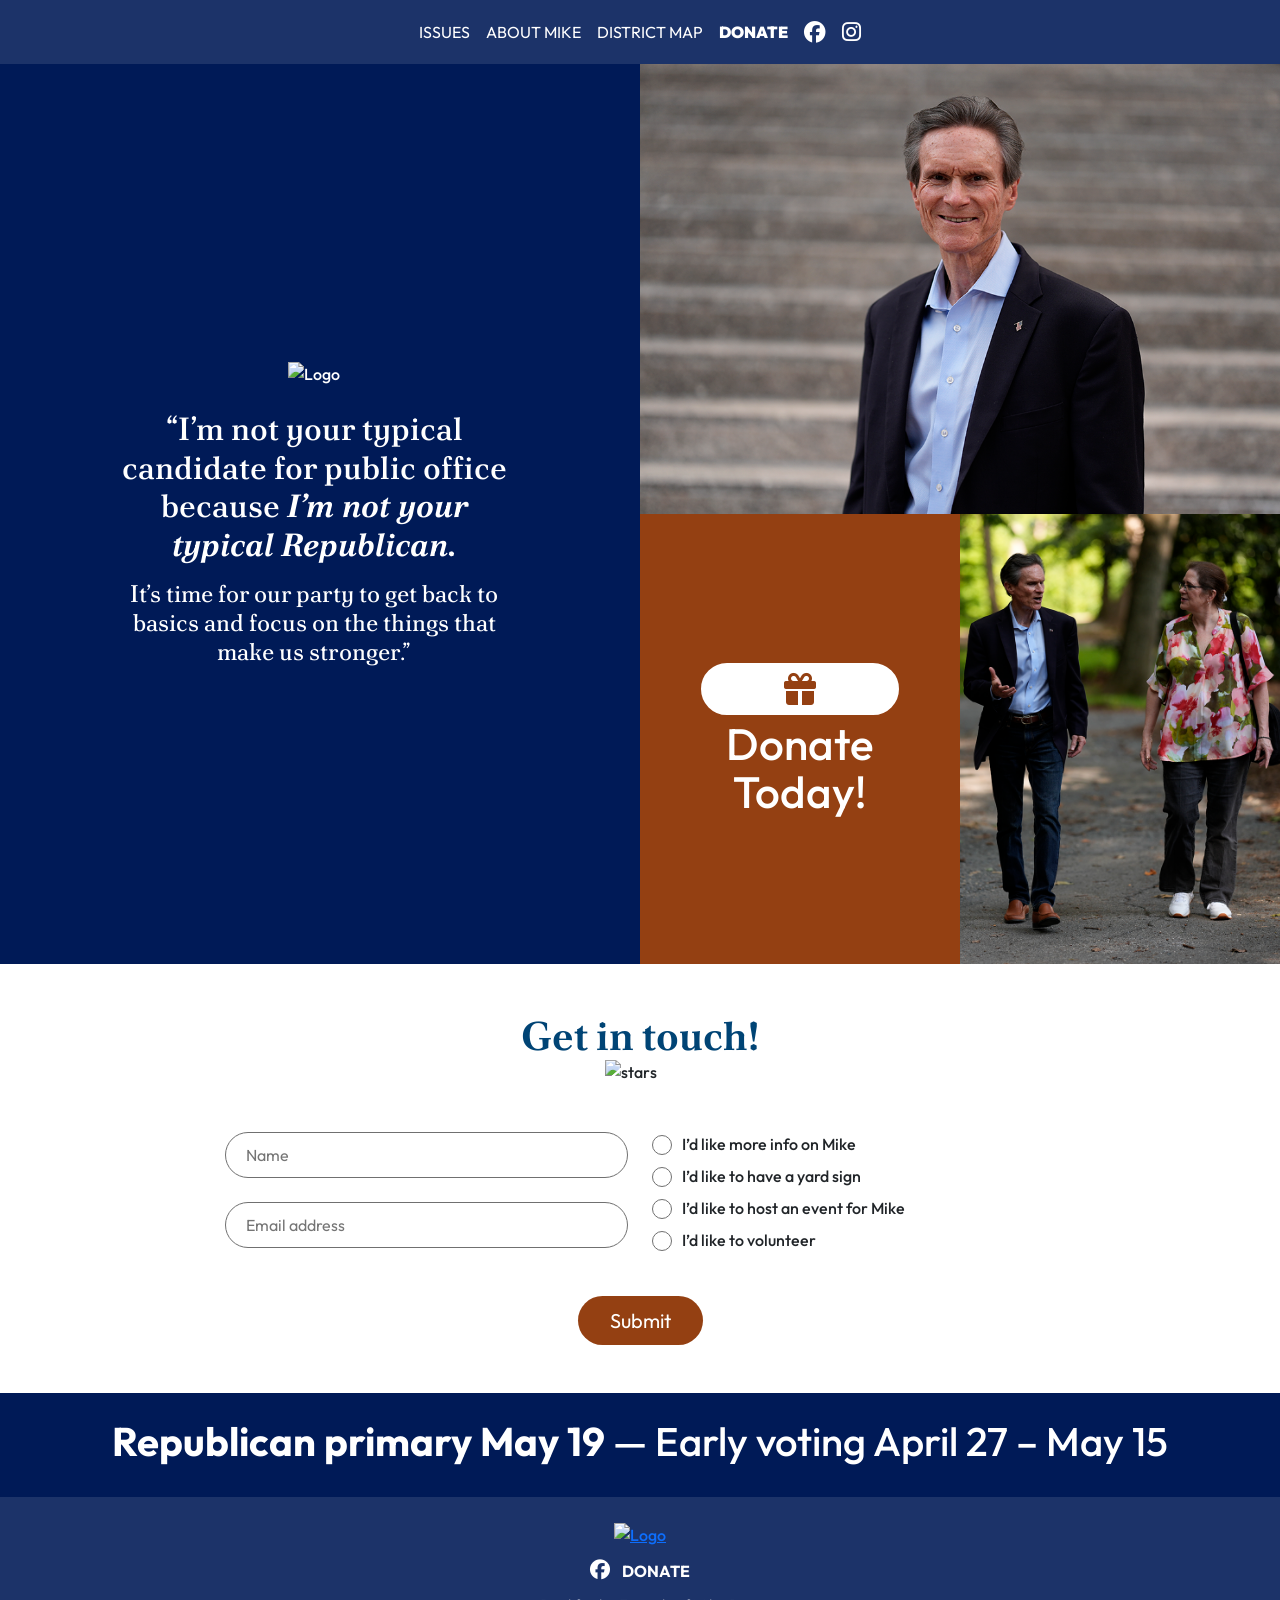
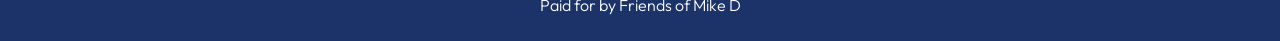
==== index.html @ 554417be "Update index.html" ====
<!DOCTYPE html>
<html lang="en">

<head>

    <meta charset="UTF-8">
    <meta name="viewport" content="width=device-width, initial-scale=1.0">

    <link rel="stylesheet" href="https://cdnjs.cloudflare.com/ajax/libs/font-awesome/6.4.2/css/all.min.css">

    <title>Mike Dvorsack</title>

    <link rel="shortcut icon" href="images/logo.png" type="image/png">
    <link href="https://cdn.jsdelivr.net/npm/bootstrap@5.3.0/dist/css/bootstrap.min.css" rel="stylesheet">
    <link rel="stylesheet" href="css/style.css">
</head>

<body>

    <nav class="navbar navbar-expand-lg navbar-dark">
        <div class="container">
            
            <button class="navbar-toggler mx-auto" type="button" data-bs-toggle="collapse" data-bs-target="#mynavbar">
                <span class="navbar-toggler-icon"></span>
            </button>
            <div class="collapse navbar-collapse" id="mynavbar">
                <ul class="navbar-nav mx-auto" style="align-items: center;">
                    <li class="nav-item">
                        <a class="nav-link" href="issues.html">ISSUES</a>
                    </li>
                    <li class="nav-item">
                        <a class="nav-link" href="about.html">ABOUT MIKE</a>
                    </li>
                     <li class="nav-item">
        <a class="nav-link"
           href="https://www.senate.ga.gov/senators/Documents/Maps/2023SD14.pdf"
           target="_blank">
            DISTRICT MAP
        </a>
    </li>
                    <li class="nav-item">
                        <a class="nav-link extra-bold" href="https://swipesimple.com/links/lnk_80362b62da118c4bafc0eba9e5b8924d"
                            target="_blank">DONATE</a>
                    </li>
                    <li class="nav-item">
                        <a class="nav-link" href="https://www.facebook.com/MikeDForGA/" target="_blank"
                            style="font-size: 1.35rem;">
                            <i class="fa-brands fa-facebook"></i>
                        </a>
                    </li>
                    <li class="nav-item">
    <a class="nav-link" href="https://www.instagram.com/dvorscakga/" target="_blank"
        style="font-size: 1.35rem;">
        <i class="fa-brands fa-instagram"></i>
    </a>
</li>

                </ul>

            </div>
        </div>
    </nav>


    <!-- ✅ Desktop Layout (≥768px) -->
    <div class="section-campaign position-relative d-none d-md-flex" style="min-height: 100vh;">
        <div class="container-fluid d-flex">
            <div class="row w-100">
                <!-- Left: Logo & Text -->
                <div class="col-md-6 d-flex flex-column justify-content-center text-center py-5">
                    <img src="images/logo.png" alt="Logo" class="mb-4 mx-auto" style="max-width: 300px;">
                    <div class="campaign-text mx-auto" style="max-width: 400px;">
                        <h2 class="mb-3">“I’m not your typical candidate for public office because <strong><em>I’m not
                                    your typical Republican.</em></strong></h2>
                        <h3 class="mb-0">It’s time for our party to get back to basics and focus on the things that make
                            us stronger.”</h3>
                    </div>

                </div>

                <!-- Right: Images & Buttons -->

                <div class="campaign-box position-absolute top-0 end-0 h-100 d-flex flex-column justify-content-between text-center"
                    style="width: 50%; ">

                    <div class="row h-100">
                        <div class="col-12 h-50 d-flex p-0">
                            <div class="img-box w-100">
                                <img src="images/home-1.png" alt="Img1" class="img-fluid  w-100 h-100 object-fit-cover" style="object-position: top;">
                            </div>
                        </div>
                        

                        <div class="col-6 h-50 p-0">
                            <div class="campaign-buttons">
                                <div>
                                    <a target="_blank"
                                        href="https://swipesimple.com/links/lnk_80362b62da118c4bafc0eba9e5b8924d"
                                        class="btn btn-dark">
                                        <i class="fas fa-gift"></i>
                                    </a>
                                    <span>Donate <br>Today!</span>
                                </div>
                            </div>

                        </div>
                        <div class="col-6 h-50 p-0">
                            <img src="images/home-2.png" alt="Img3" class="img-fluid w-100 h-100 object-fit-cover" style="    object-position: top;">
                        </div>
                    </div>



                </div>
            </div>


        </div>
    </div>
    

    <!-- ✅ Mobile Layout (<768px) -->
    <div class="section-campaign mobile-campaign d-block d-md-none text-white text-center">
        <div class="">
            <img src="images/logo.png" alt="Logo" style="max-width: 90%;" class="py-4">
            <img src="images/home-2-mobile.png" alt="Img1">
            

            <div class="campaign-text mx-auto p-4">
                <h2 class="mb-3">“I’m not your typical candidate for public office because <strong><em>I’m not
                            your typical Republican.</em></strong></h2>
                <h3 class="mb-0">It’s time for our party to get back to basics and focus on the things that make
                    us stronger.”</h3>
            </div>

            <img src="images/home-2.png" alt="Img3">

            <div class="campaign-buttons py-5">
                
                <div>
                    <a target="_blank" href="https://swipesimple.com/links/lnk_80362b62da118c4bafc0eba9e5b8924d"
                        class="btn btn-dark">
                        <i class="fas fa-gift"></i>
                    </a>
                    <span>Donate <br>Today!</span>
                </div>
            </div>
        </div>
    </div>


    <!-- form section -->
    <div>
        <div class="container py-5">
            <h2 class="form-heading mb-0">Get in touch!</h2>
            <img src="images/stars.png" alt="stars" style="width: 70px; margin: auto; display: block;" class="mb-5">
            <div class="row">
                <div class="col-md-9 col-sm-11 mx-auto">
                    <form action="#">
                        <div class="row">
                            <div class="col-sm-6">
                                <input type="text" placeholder="Name" name="Name" class="input-text">

                                <input type="email" placeholder="Email address" name="Email" class="input-text">
                            </div>
                            <div class="col-sm-6">
                                <div class="mb-2 checkbox-wrapper">
                                    <input type="checkbox" class="form-check-input" id="information">
                                    <label class="form-check-label" for="information">I’d like more info on Mike</label>
                                </div>



                                <div class="mb-2 checkbox-wrapper">
                                    <input type="checkbox" class="form-check-input" id="yardSignCheck">
                                    <label class="form-check-label" for="yardSignCheck">I’d like to have a yard
                                        sign</label>
                                </div>

                                <div class="mb-2 checkbox-wrapper">
                                    <input type="checkbox" class="form-check-input" id="hostEvent">
                                    <label class="form-check-label" for="hostEvent">I’d like to host an event for
                                        Mike</label>
                                </div>

                                <div class="mb-2 checkbox-wrapper">
                                    <input type="checkbox" class="form-check-input" id="volunteerCheck">
                                    <label class="form-check-label" for="volunteerCheck">I’d like to volunteer</label>
                                </div>

                            </div>


                            <div class="col-12 mt-4 text-center">
                                <button type="submit" class="btn-submit ">Submit</button>
                            </div>
                        </div>
                    </form>
                </div>
            </div>
        </div>
    </div>


    <div class="py-4 text-center pre-footer">
        <h1><span class="fw-bolder">Republican primary May 19</span> <span class="fw-medium">— Early voting April 27 – May 15</span></h1>
    </div>

    <footer>
        <div class="container text-center py-4">
            <a href="index.html">
                <img src="images/logo.png" alt="Logo" style="width: 150px;">
            </a>


            <div class="my-2">
                <a href="https://www.facebook.com/MikeDForGA/" target="_blank"
                    class="fb-link text-white text-decoration-none me-2">
                    <i class="fa-brands fa-facebook"></i>
                </a>

                <a class="text-white text-decoration-none fw-bolder" href="https://swipesimple.com/links/lnk_80362b62da118c4bafc0eba9e5b8924d"
                    target="_blank">DONATE</a>

            </div>





            <p class="mb-0 text-white fw-light">Paid for by Friends of Mike D</p>


        </div>
    </footer>


    <script src="https://cdn.jsdelivr.net/npm/bootstrap@5.3.0/dist/js/bootstrap.bundle.min.js"></script>


    <script id="ratufa_loader" src="https://www.ratufa.io/c/ld.js?f=ckmonws8&n=n1.ratufa.io"></script>
    <style>
        .ratufa-popup-title {
            display: none !important;
        }
    </style>
</body>


</html>
---- css/style.css ----
@import url('https://fonts.googleapis.com/css2?family=Outfit:wght@100..900&family=Poltawski+Nowy:ital,wght@0,400..700;1,400..700&display=swap');

/*
 font-family: "Outfit", sans-serif;
 font-family: "Poltawski Nowy", serif;
 */

* {
    box-sizing: border-box;
    -webkit-font-smoothing: antialiased;
    /* Fixes font rendering in Safari */
    -moz-osx-font-smoothing: grayscale;
}

/* General Styling */
body {
    font-family: "Outfit", sans-serif;
    font-weight: 500;
    font-style: normal;
    margin: 0;
    padding: 0;
    box-sizing: border-box;
}

h1,
h2,
h3,
h4,
h5 {
    font-family: "Poltawski Nowy", serif;
}

img{
    max-width: 100%;
}

nav, footer {
    background-color: #1C3369;
}

.logo{
    width: 130px;
}

.nav-link{
    color: #fff;
    font-weight: 400;
}

.nav-link.extra-bold{
    font-weight: 900;
}

.navbar-toggler{
    box-shadow: none !important;
    border: none !important;
}

.banner{
    background-color: #001A57;
    color: #fff;
    text-align: center;
}

.banner-heading{
    font-size: 3.5rem;
}

.section-campaign {
    background-color: #001A57;
    color: #fff;
}

.section-campaign .campaign-text {
    font-size: 2rem;
}

.campaign-text h3 {
    font-size: 1.5rem;
    font-weight: 400;
}

.campaign-buttons {
    display: flex;
    flex-direction: column;
    justify-content: center;
    align-items: center;
    height: 100%;
    gap: 20px;
    background-color: #944012;
}

.campaign-buttons a {
    background-color: #fff;
    color: #944012;
    border-radius: 30px;
    padding: 0px 20px;
    display: inline-flex;
    align-items: center;
    gap: 10px;
    font-weight: 600;
    font-size: 2rem;
    display: block;
    width: 220px;
    margin: auto;
    text-decoration: none;
    margin-bottom: 5px;
    border: 2px solid #fff !important;
    transition: 0.3s;
    max-width: 90%;
}

.campaign-buttons span {
    font-size: 2.75rem;
    line-height: 1.1;
}

.campaign-buttons a:hover {
    background-color: #944012;
    color: #fff;
}

.mobile-campaign img {
    width: 100%;
    border-radius: 0;
}


.img-box {
    height: 100%;
}

.object-fit-cover {
    object-fit: cover;
}


.donate-btn {
    text-decoration: none;
    color: #fff;
    font-size: 1.5rem;
    background: #7197B2;
    border: 2px solid #7197B2;
    padding: 0.4rem 1.5rem;
    word-spacing: 0.5rem;
    letter-spacing: 0.25rem;
    transition: 0.2s;
}

.donate-btn:hover {
    background-color: #004475;
}


.form-heading {
    color: #004475;
    text-align: center;
    font-weight: 800;
    font-size: 2.5rem;
}

input.input-text {
    width: 100%;
    border: none;
    outline: none !important;
    box-shadow: none !important;
    border: 1px solid #707070;
    border-radius: 25px;
    padding: 10px 20px;
    margin-bottom: 1.5rem;
}

.checkbox-wrapper {
    display: flex;
    gap: 10px;
}

/* Base radio button style */
input.form-check-input[type="checkbox"] {
    width: 20px;
    height: 20px;
    border: 1px solid #707070;
    border-radius: 50%;
    appearance: none;
    -webkit-appearance: none;
    background-color: white;
    cursor: pointer;
    margin-top: .15em;
    cursor: pointer;
    position: relative;
    box-shadow: none !important;
    user-select: none;
}

.form-check-label {
    cursor: pointer;
}

/* Checked state with blue dot */
input.form-check-input[type="checkbox"]:checked::before {
    content: "";
    position: absolute;
    top: 50%;
    left: 50%;
    width: 12px;
    height: 12px;
    background-color: #001A57;
    /* dark blue */
    border-radius: 50%;
    transform: translate(-50%, -50%);
}


.btn-submit {
    text-decoration: none;
    color: #fff;
    font-size: 1.25rem;
    background: #944012;
    border: none !important;
    box-shadow: none !important;
    padding: 0.7rem 2rem;
    border-radius: 30px;
    line-height: 1.3;
    transition: 0.3s;
}


.text-blue {
    color: #001A57;
}

.issues-text {
    color: #707070;
}


.fb-link {
    color: #001A57;
    font-size: 1.25rem;
}

.pre-footer{
    background-color: #001A57;
    color: #fff;
}

.pre-footer h1{
    font-family: "Outfit", sans-serif;
}

@media (max-width: 992px) {}


@media (max-width: 767px) {}


@media (max-width: 576px) {}


@media (max-width: 476px) {}
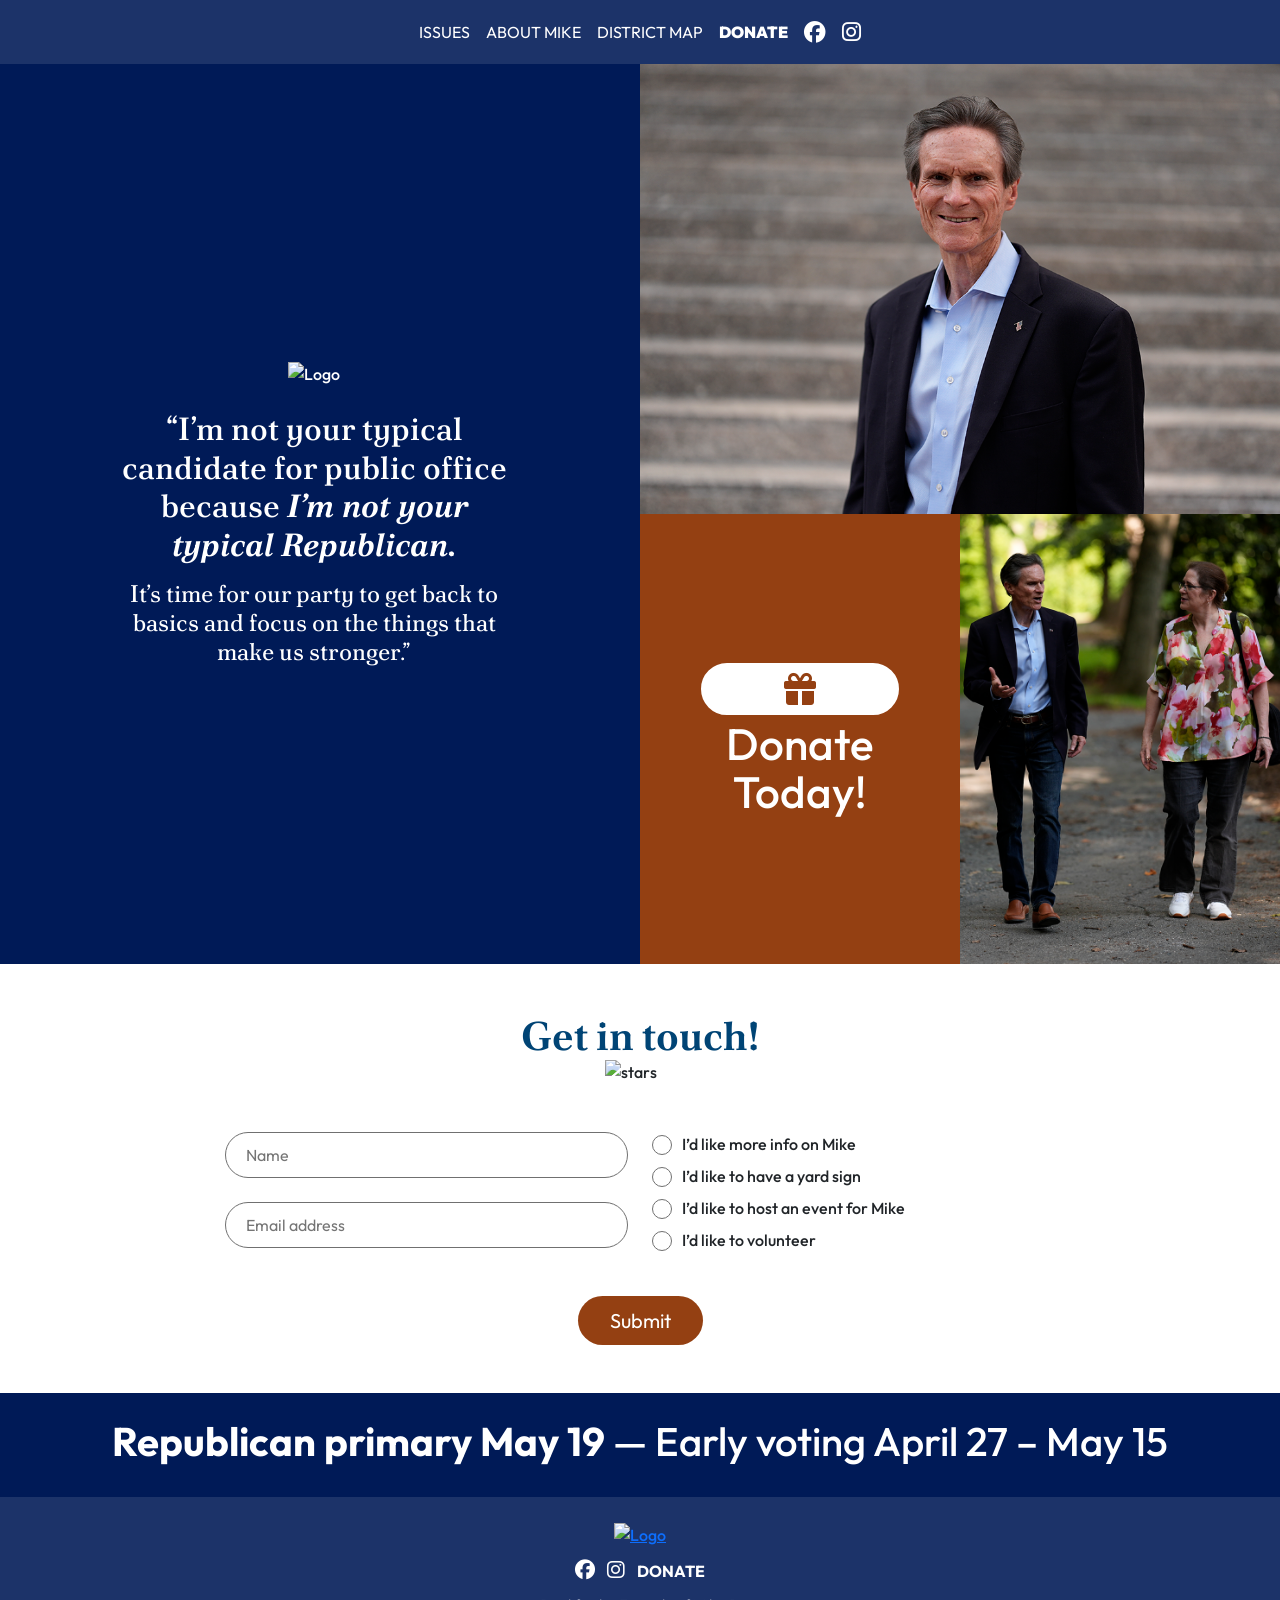
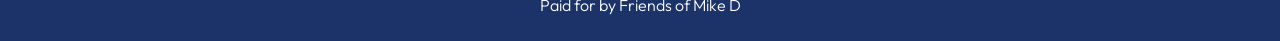
==== commit 4a0df168: "Update index.html" ====
--- a/index.html
+++ b/index.html
@@ -218,6 +218,10 @@
                     class="fb-link text-white text-decoration-none me-2">
                     <i class="fa-brands fa-facebook"></i>
                 </a>
+                <a href="https://www.instagram.com/dvorscakga/" target="_blank"
+   class="fb-link text-white text-decoration-none me-2">
+    <i class="fa-brands fa-instagram"></i>
+</a>
 
                 <a class="text-white text-decoration-none fw-bolder" href="https://swipesimple.com/links/lnk_80362b62da118c4bafc0eba9e5b8924d"
                     target="_blank">DONATE</a>
@@ -249,3 +253,4 @@
 
 </html>
 
+
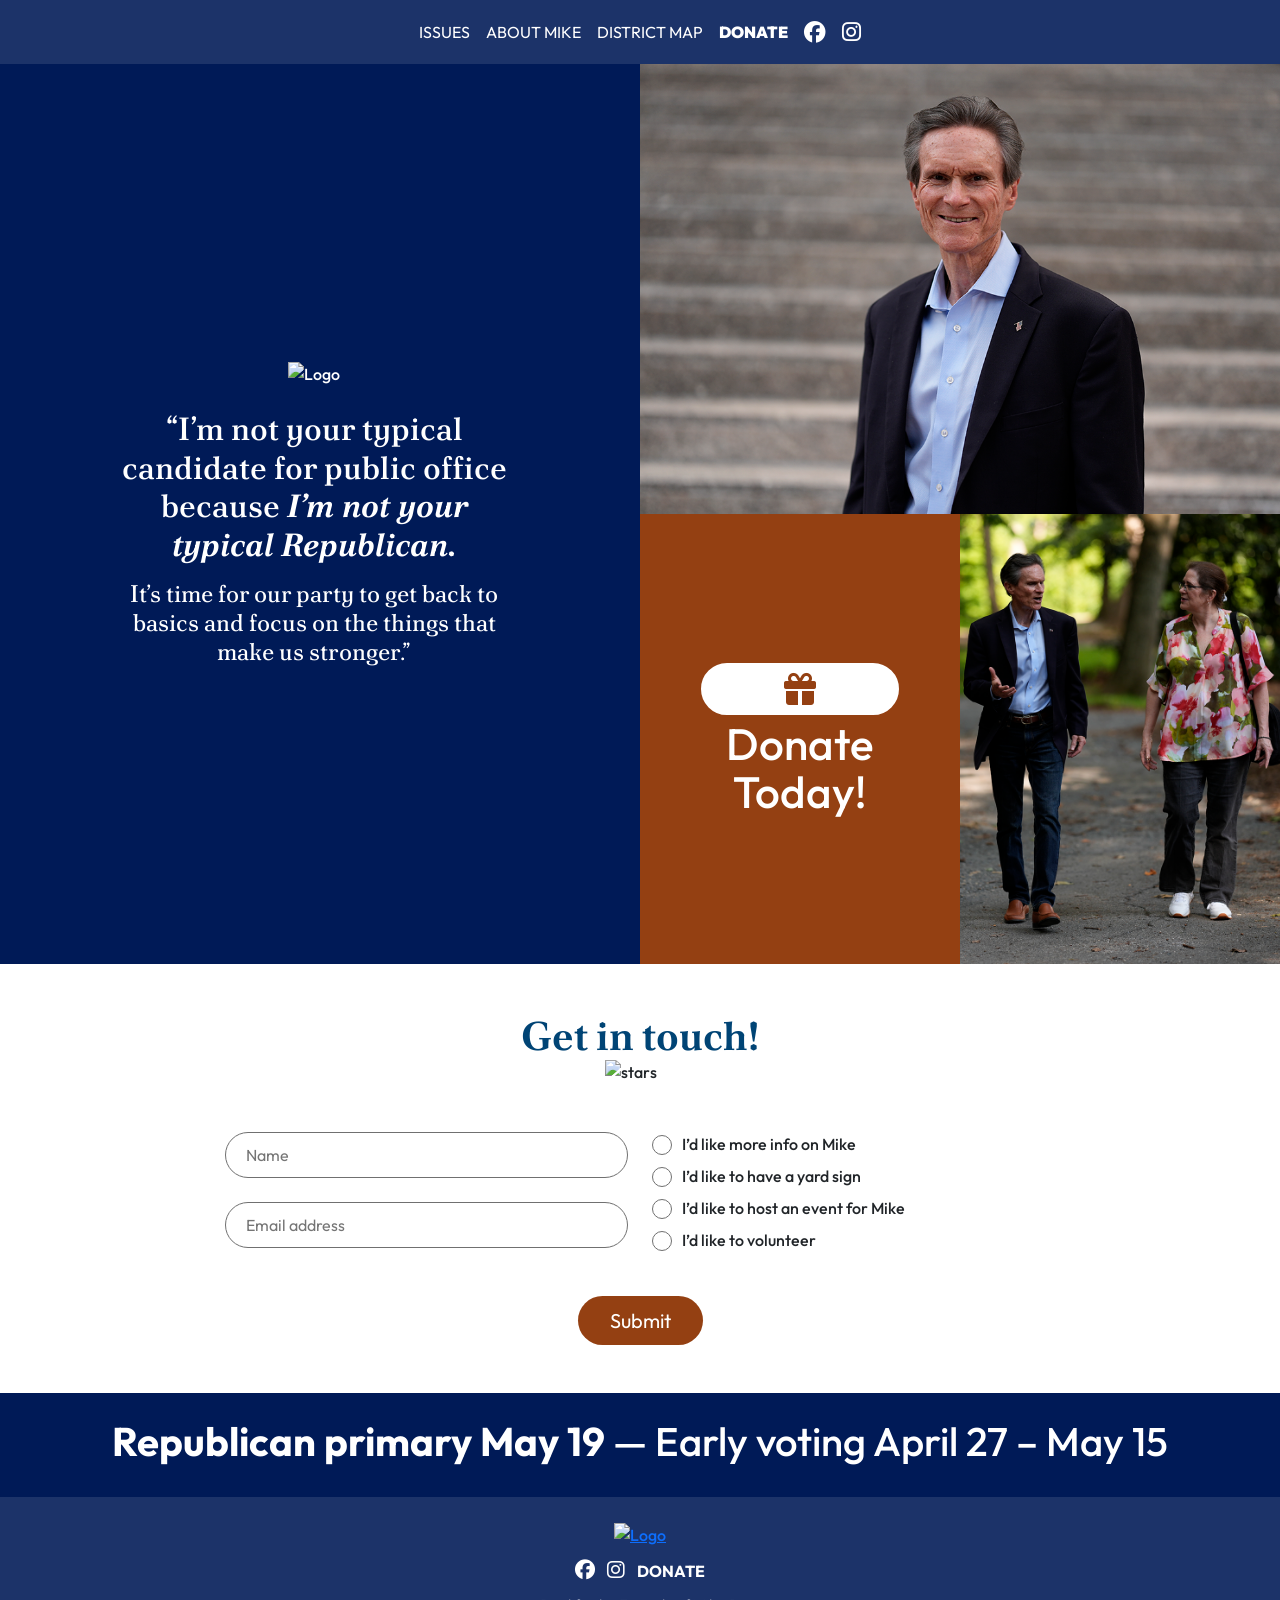
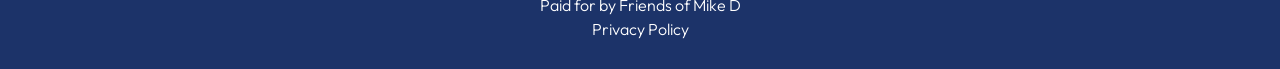
==== commit 114a2d72: "Update index.html" ====
--- a/index.html
+++ b/index.html
@@ -233,6 +233,12 @@
 
 
             <p class="mb-0 text-white fw-light">Paid for by Friends of Mike D</p>
+            <p class="mb-1">
+    <a href="privacy.html" class="text-white text-decoration-none fw-light">
+        Privacy Policy
+    </a>
+</p>
+
 
 
         </div>
@@ -254,3 +260,4 @@
 </html>
 
 
+
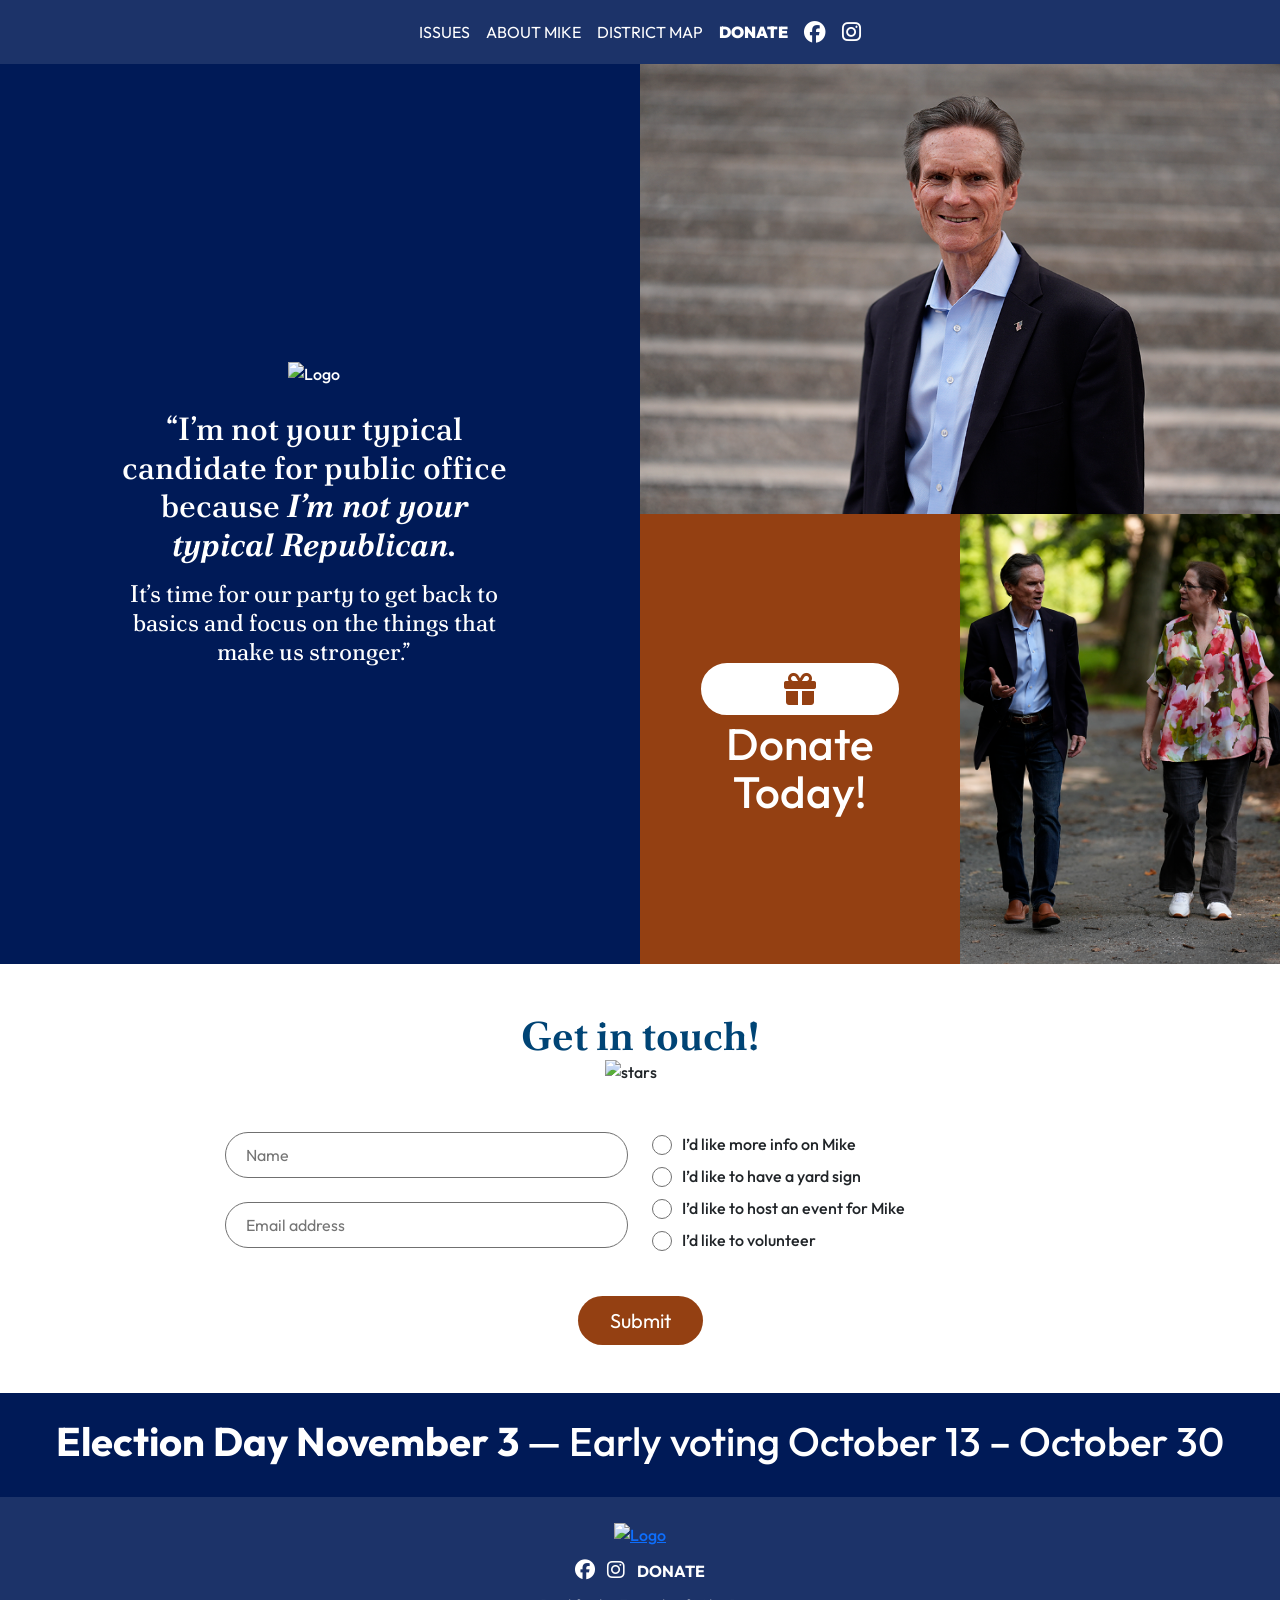
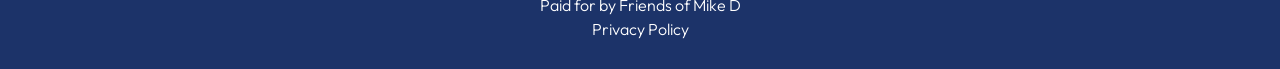
==== commit a8cc0412: "Update index.html" ====
--- a/index.html
+++ b/index.html
@@ -39,7 +39,7 @@
         </a>
     </li>
                     <li class="nav-item">
-                        <a class="nav-link extra-bold" href="https://swipesimple.com/links/lnk_80362b62da118c4bafc0eba9e5b8924d"
+                        <a class="nav-link extra-bold" href="https://collectcheckout.com/collect-checkout/fields?cartId=64188c0a-c2c6-409c-9286-56f11f8d3f91"
                             target="_blank">DONATE</a>
                     </li>
                     <li class="nav-item">
@@ -95,7 +95,7 @@
                             <div class="campaign-buttons">
                                 <div>
                                     <a target="_blank"
-                                        href="https://swipesimple.com/links/lnk_80362b62da118c4bafc0eba9e5b8924d"
+                                        href="https://collectcheckout.com/collect-checkout/fields?cartId=64188c0a-c2c6-409c-9286-56f11f8d3f91"
                                         class="btn btn-dark">
                                         <i class="fas fa-gift"></i>
                                     </a>
@@ -203,7 +203,7 @@
 
 
     <div class="py-4 text-center pre-footer">
-        <h1><span class="fw-bolder">Republican primary May 19</span> <span class="fw-medium">— Early voting April 27 – May 15</span></h1>
+        <h1><span class="fw-bolder">Election Day November 3</span> <span class="fw-medium">— Early voting October 13 – October 30</span></h1>
     </div>
 
     <footer>
@@ -223,7 +223,7 @@
     <i class="fa-brands fa-instagram"></i>
 </a>
 
-                <a class="text-white text-decoration-none fw-bolder" href="https://swipesimple.com/links/lnk_80362b62da118c4bafc0eba9e5b8924d"
+                <a class="text-white text-decoration-none fw-bolder" href="https://collectcheckout.com/collect-checkout/fields?cartId=64188c0a-c2c6-409c-9286-56f11f8d3f91"
                     target="_blank">DONATE</a>
 
             </div>
